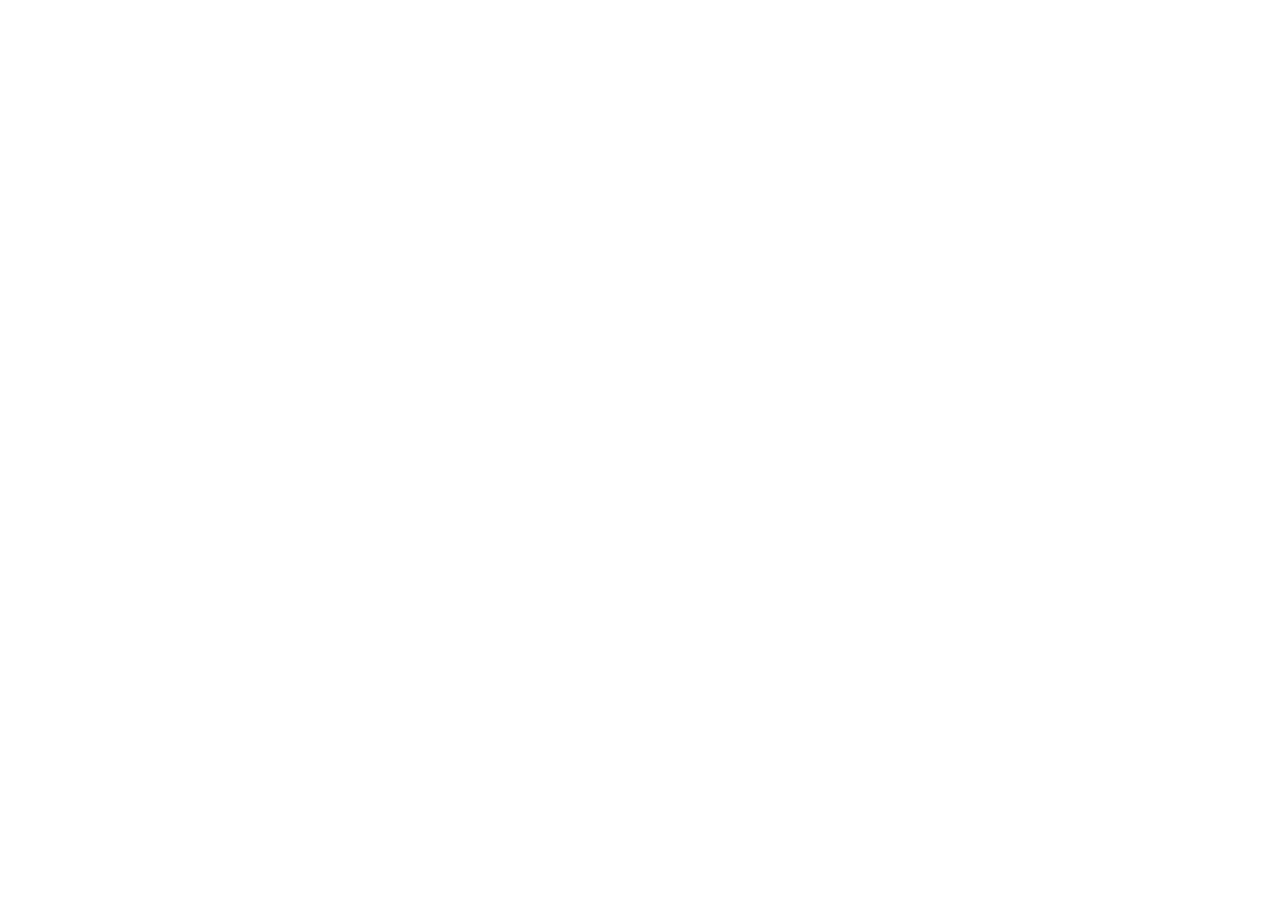
==== index.html @ 023a7574 "first" ====
<!doctype html>
<html class="no-js" lang="">
    <head>
        <meta charset="utf-8">
        <title></title>
        <link rel="stylesheet" href="bootstrap.css">
        <link rel="stylesheet" href="style.css">
    </head>
<body>

    <section id="theWay" class="full sect" menuColor="black">
      <div class="row">
        <div id="live"></div>
        <div id="cont"></div>
      </div>



    </section>

        <script src="jquery.js"></script>
        <script src="script.js"></script>     
    </body>
</html>
---- style.css ----
body {
overflow-x: hidden;
-ms-overflow-style: none;
}

body::-webkit-scrollbar { 
    display: none; 
}

*:focus {
    outline: 0;
}

#theWay {
    padding: 5% 5%;
}

#theWay>div>div {
  padding: 0 5%;
}
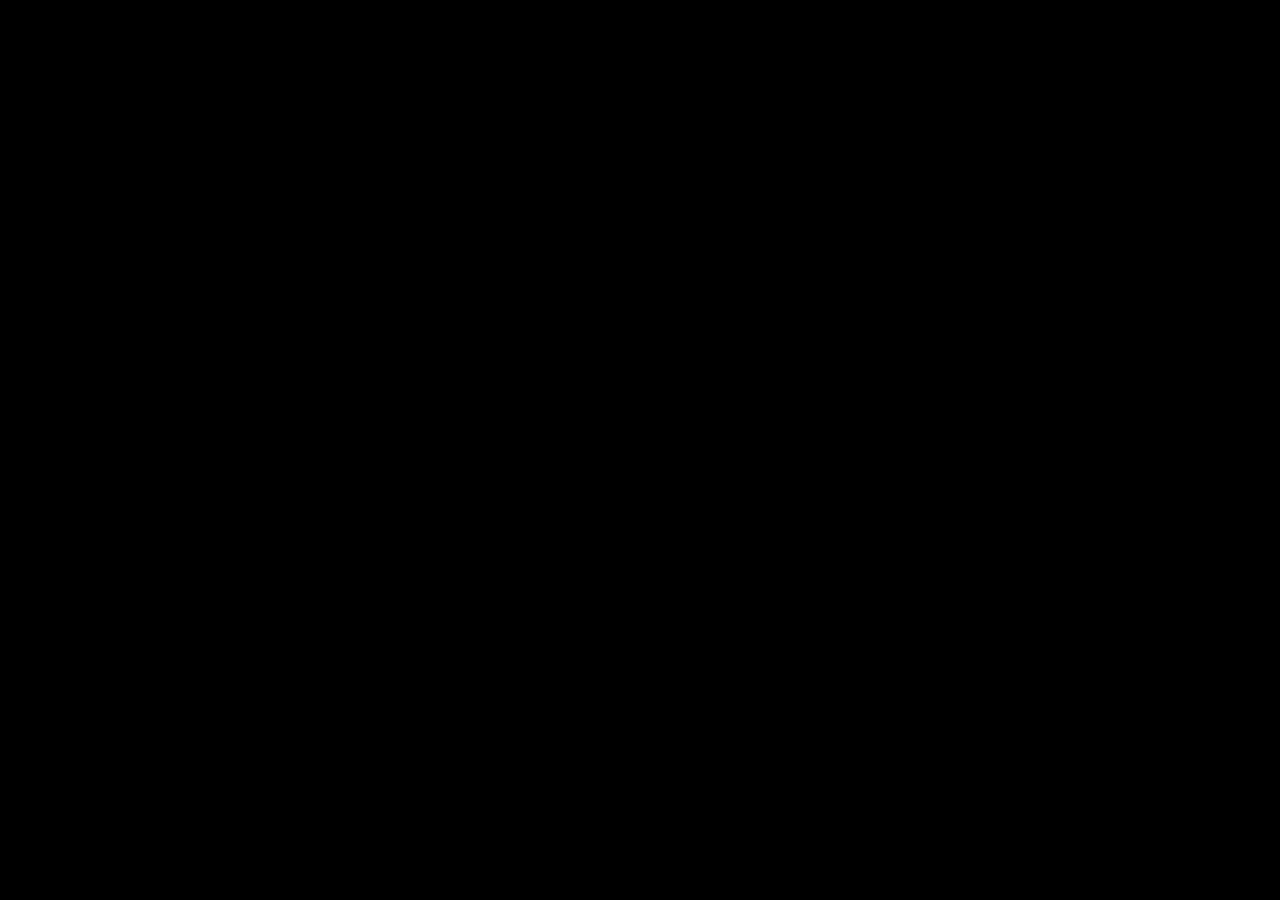
==== commit 866de19d: "black" ====
--- a/index.html
+++ b/index.html
@@ -1,24 +1,22 @@
 <!doctype html>
 <html class="no-js" lang="">
-    <head>
-        <meta charset="utf-8">
-        <title></title>
-        <link rel="stylesheet" href="bootstrap.css">
-        <link rel="stylesheet" href="style.css">
-    </head>
-<body>
-
-    <section id="theWay" class="full sect" menuColor="black">
-      <div class="row">
-        <div id="live"></div>
-        <div id="cont"></div>
+  <head>
+    <meta charset="utf-8">
+    <meta name="viewport" content="width=device-width, initial-scale=1">
+    <title></title>
+    <link rel="stylesheet" href="bootstrap.css">
+    <link rel="stylesheet" href="style.css">
+    <link rel="stylesheet" href="main.css">
+    <link rel="stylesheet" href="all.css">
+  </head>
+  <body>
+    <div class="container text-center">
+      <div class="row g-5">
+        <div id="live" class="col p-5 align-self-center"></div>
+        <div id="cont"  class="col-3 p-5 align-self-center"></div>
       </div>
-
-
-
-    </section>
-
+    </div>
         <script src="jquery.js"></script>
         <script src="script.js"></script>     
-    </body>
+  </body>
 </html>
--- a/style.css
+++ b/style.css
@@ -1,6 +1,8 @@
 body {
 overflow-x: hidden;
 -ms-overflow-style: none;
+background-color: black;
+color: white;
 }
 
 body::-webkit-scrollbar { 
@@ -9,12 +11,4 @@
 
 *:focus {
     outline: 0;
-}
-
-#theWay {
-    padding: 5% 5%;
-}
-
-#theWay>div>div {
-  padding: 0 5%;
-}
+}
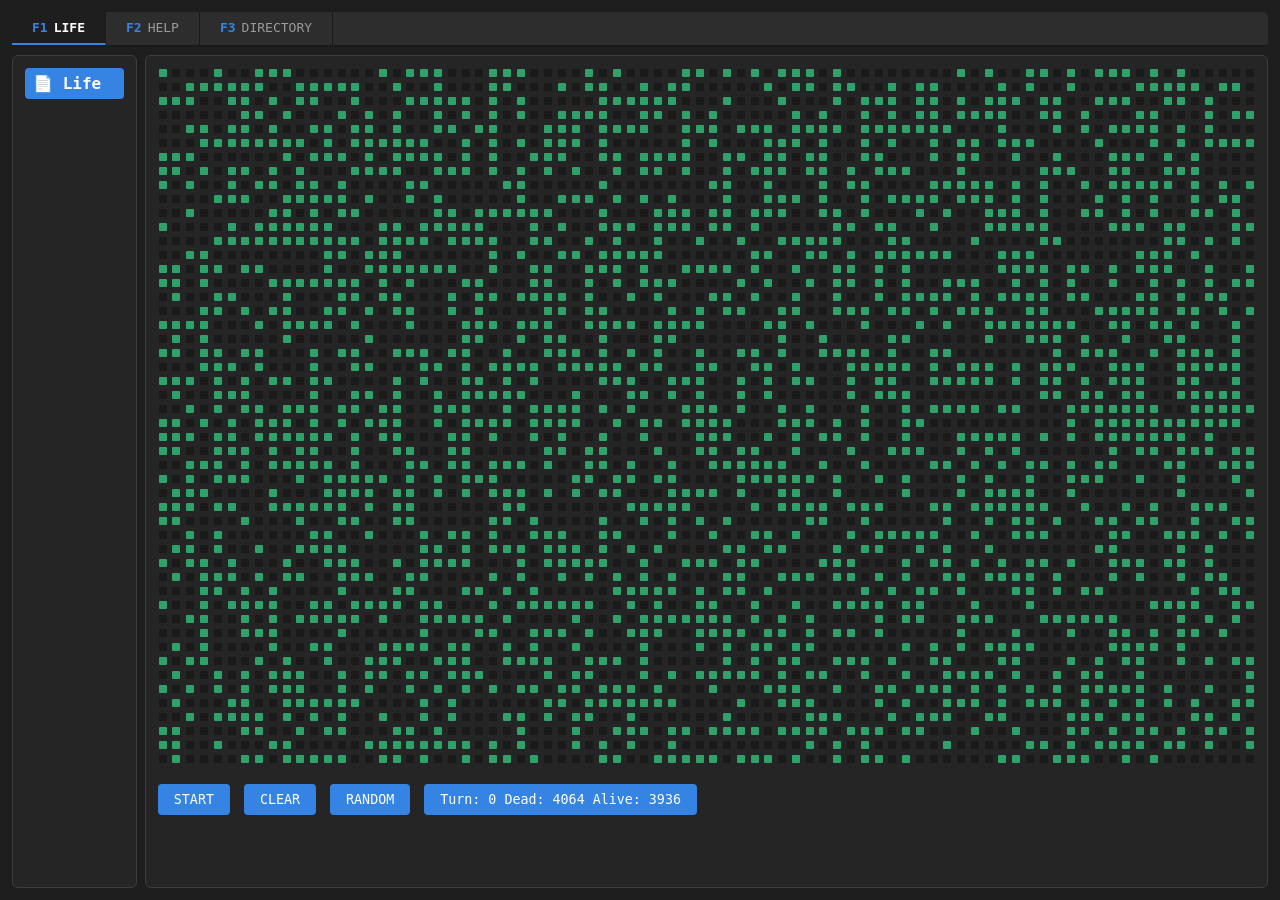
==== commit f9d31c4b: "keys" ====
--- a/index.html
+++ b/index.html
@@ -1,22 +1,26 @@
 <!doctype html>
-<html class="no-js" lang="">
-  <head>
-    <meta charset="utf-8">
-    <meta name="viewport" content="width=device-width, initial-scale=1">
-    <title></title>
-    <link rel="stylesheet" href="bootstrap.css">
-    <link rel="stylesheet" href="style.css">
-    <link rel="stylesheet" href="main.css">
-    <link rel="stylesheet" href="all.css">
-  </head>
-  <body>
-    <div class="container text-center">
-      <div class="row g-5">
-        <div id="live" class="col p-5 align-self-center"></div>
-        <div id="cont"  class="col-3 p-5 align-self-center"></div>
-      </div>
-    </div>
-        <script src="jquery.js"></script>
-        <script src="script.js"></script>     
-  </body>
+<html lang="ru">
+    <head>
+        <meta charset="UTF-8" />
+        <title></title>
+        <link rel="stylesheet" href="index.css" />
+    </head>
+    <body>
+        <div class="top-folder-keys" id="folder-switchers"></div>
+
+        <div class="panels-container">
+            <div class="panel left-panel">
+                <div class="panel-header" id="left-panel-title"></div>
+                <div class="panel-content" id="menu-container"></div>
+            </div>
+
+            <div class="panel right-panel">
+                <div class="panel-header" id="right-panel-title"></div>
+                <div class="panel-content html-output" id="output-area"></div>
+            </div>
+        </div>
+        <script src="script.js"></script>
+        <script src="index.js"></script>
+        <script src="keys.js"></script>
+    </body>
 </html>
--- a/index.css
+++ b/index.css
@@ -0,0 +1,294 @@
+:root {
+    --bg-main: #1e1e1e;
+    --bg-panel: #252525;
+    --bg-header: #2d2d2d;
+    --bg-dark-box: #1a1a1a;
+    --bg-hover: #353535;
+    --border-color: #3d3d3d;
+
+    --text-main: #e6e6e6;
+    --text-muted: #9a9a9a;
+    --text-white: #ffffff;
+
+    --accent-blue: #3584e4;
+    --accent-blue-hover: #1c71d8;
+    --accent-green: #2ea269;
+    --accent-orange: #e65800;
+}
+
+body {
+    background-color: var(--bg-main);
+    color: var(--text-main);
+    font-family: "Ubuntu Mono", "SF Mono", "Consolas", monospace;
+    margin: 0;
+    padding: 12px;
+    box-sizing: border-box;
+    height: 100vh;
+    display: flex;
+    flex-direction: column;
+    overflow: hidden;
+}
+
+button,
+input,
+select,
+textarea {
+    font-family: inherit;
+}
+
+.top-folder-keys {
+    background-color: var(--bg-header);
+    display: flex;
+    width: 100%;
+    justify-content: flex-start;
+    margin-bottom: 8px;
+    border-radius: 6px 6px 0 0;
+    overflow: hidden;
+    border-bottom: 2px solid var(--bg-dark-box);
+}
+
+.key-btn {
+    background-color: var(--bg-header);
+    color: var(--text-muted);
+    padding: 8px 20px;
+    font-size: 13px;
+    cursor: pointer;
+    text-decoration: none;
+    font-weight: normal;
+    border: none;
+    border-right: 1px solid var(--bg-dark-box);
+    transition:
+        background-color 0.2s,
+        color 0.2s;
+}
+
+.key-btn:hover {
+    background-color: var(--bg-hover);
+    color: var(--text-main);
+}
+
+.key-btn.active-folder {
+    background-color: var(--bg-main);
+    color: var(--text-white);
+    font-weight: bold;
+    border-bottom: 2px solid var(--accent-blue);
+}
+
+.key-btn span {
+    color: var(--accent-blue);
+    margin-right: 6px;
+    font-weight: bold;
+}
+
+.panels-container {
+    display: flex;
+    flex: 1;
+    gap: 8px;
+    height: 0;
+}
+
+.panel {
+    background-color: var(--bg-panel);
+    color: var(--text-main);
+    border: 1px solid var(--border-color);
+    border-radius: 6px;
+    box-sizing: border-box;
+    display: flex;
+    flex-direction: column;
+    overflow: hidden;
+}
+
+.left-panel {
+    width: 10%;
+}
+.right-panel {
+    width: 90%;
+}
+
+.panel-content {
+    padding: 12px;
+    flex: 1;
+    overflow-y: auto;
+}
+
+.menu-link {
+    display: block;
+    color: var(--accent-blue);
+    text-decoration: none;
+    padding: 6px 8px;
+    cursor: pointer;
+    border-radius: 4px;
+    margin-bottom: 2px;
+    transition:
+        background-color 0.15s,
+        color 0.15s;
+}
+
+.menu-link:hover {
+    background-color: var(--bg-hover);
+    color: var(--accent-green);
+}
+
+.menu-link.active {
+    background-color: var(--accent-blue);
+    color: var(--text-white);
+    font-weight: bold;
+}
+
+.menu-link.active:hover {
+    background-color: var(--accent-blue-hover);
+    color: var(--text-white);
+}
+
+.html-output {
+    color: var(--text-main);
+    height: 100%;
+}
+
+.panel-content::-webkit-scrollbar {
+    width: 8px;
+}
+.panel-content::-webkit-scrollbar-track {
+    background: var(--bg-panel);
+}
+.panel-content::-webkit-scrollbar-thumb {
+    background: var(--bg-hover);
+    border-radius: 4px;
+}
+.panel-content::-webkit-scrollbar-thumb:hover {
+    background: var(--accent-green);
+}
+
+/* ==========================================================================
+                                .html-output
+   ========================================================================== */
+
+.html-output .card {
+    background-color: var(--bg-header);
+    color: var(--text-main);
+    padding: 12px;
+    border-radius: 6px;
+    margin-bottom: 12px;
+    border: 1px solid var(--border-color);
+}
+
+.html-output .status-badge {
+    background-color: var(--accent-green);
+    color: var(--text-white);
+    padding: 3px 8px;
+    border-radius: 4px;
+    font-weight: bold;
+    font-size: 11px;
+}
+
+.html-output .btn {
+    background-color: var(--accent-blue);
+    color: var(--text-white);
+    border: none;
+    padding: 8px 16px;
+    border-radius: 4px;
+    cursor: pointer;
+    font-weight: 500;
+    margin-right: 6px;
+    margin-bottom: 6px;
+    transition: background-color 0.2s;
+    font-family: inherit;
+}
+
+.html-output .btn:hover {
+    background-color: var(--accent-blue-hover);
+}
+
+.html-output .table {
+    width: 100%;
+    border-collapse: collapse;
+    font-family: monospace;
+    background-color: var(--bg-dark-box);
+    color: var(--accent-green);
+    margin-top: 12px;
+    border-radius: 4px;
+    overflow: hidden;
+}
+
+.html-output .table th,
+.html-output .table td {
+    border: 1px solid var(--bg-header);
+    padding: 10px;
+    text-align: left;
+}
+
+.html-output .table th {
+    background-color: var(--bg-header);
+    color: var(--text-white);
+    font-weight: bold;
+}
+
+.html-output .table tr:hover {
+    background-color: var(--bg-panel);
+}
+
+.html-output .info-box {
+    background-color: var(--bg-dark-box);
+    border-left: 4px solid var(--accent-orange);
+    padding: 10px 14px;
+    border-radius: 0 4px 4px 0;
+    margin-bottom: 16px;
+    color: var(--accent-orange);
+}
+
+.html-output pre {
+    background-color: var(--bg-dark-box);
+    padding: 12px;
+    border-radius: 6px;
+    border: 1px solid var(--border-color);
+    margin: 12px 0;
+
+    white-space: pre-wrap;
+    word-break: break-all;
+    overflow-x: hidden;
+    position: relative;
+    padding-right: 50px;
+}
+
+.html-output pre code {
+    background-color: transparent;
+    color: var(--accent-green);
+    padding: 0;
+    border-radius: 0;
+    font-size: 13px;
+    display: block;
+}
+
+.html-output code {
+    background-color: var(--bg-dark-box);
+    color: var(--accent-green);
+    padding: 2px 6px;
+    border-radius: 4px;
+    font-size: 13px;
+}
+
+.copy-btn {
+    position: absolute;
+    top: 6px;
+    right: 6px;
+    background-color: var(--bg-hover);
+    color: var(--text-muted);
+    border: 1px solid var(--border-color);
+    border-radius: 4px;
+    padding: 4px 8px;
+    font-size: 11px;
+    cursor: pointer;
+    font-family: inherit;
+    transition: all 0.2s;
+}
+
+.copy-btn:hover {
+    background-color: var(--border-color);
+    color: var(--text-white);
+}
+
+.copy-btn.copied {
+    background-color: var(--accent-green);
+    color: var(--text-white);
+    border-color: var(--accent-green);
+}
